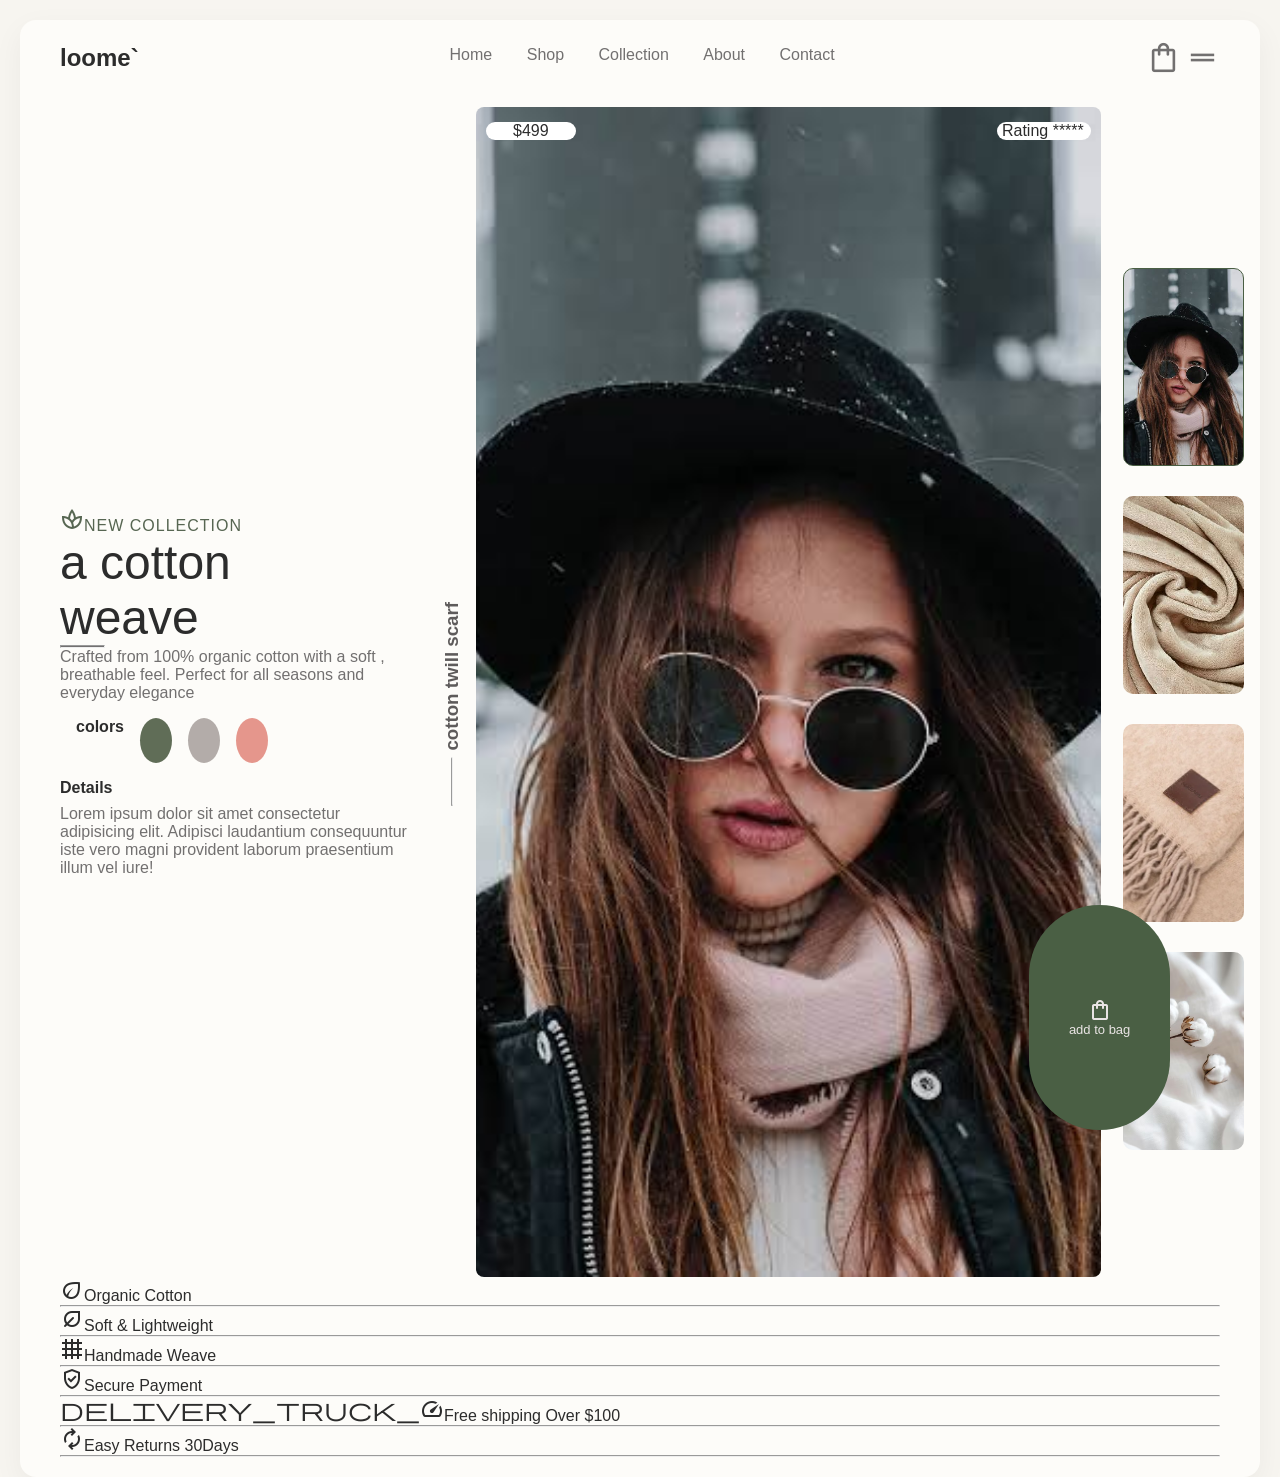
==== Assignment-One/Hard/index.html @ c8c35bfe "Successfully code header , hero section or main section with right content main image and right imag" ====
<!DOCTYPE html>
<html lang="en">

<head>
    <meta charset="UTF-8">
    <meta name="viewport" content="width=device-width, initial-scale=1.0">
    <title>AssignmentOne-Hard</title>
    <link rel="stylesheet" href="style.css">
    <link href="https://fonts.googleapis.com/css2?family=Material+Icons" rel="stylesheet">
    <link href="https://fonts.googleapis.com/css2?family=Material+Symbols+Outlined" rel="stylesheet">
</head>

<body>
    <div id="container">
        <div id="main">
            <header>
                <div class="brandName">
                    <h3>loome`</h3>
                </div>
                <nav>
                    <span>Home</span>
                    <span>Shop</span>
                    <span>Collection</span>
                    <span>About</span>
                    <span>Contact</span>
                </nav>
                <div>

                    <span class="material-symbols-outlined nav-icon">
                        shopping_bag
                    </span>
                    <span class="material-symbols-outlined nav-icon">
                        drag_handle
                    </span>
                </div>

            </header>

            <div id="hero">

                <div class="left-content">

                    <p class="collection"> <span class="material-symbols-outlined ">
                            spa
                        </span>NEW COLLECTION</p>
                    <h1>a cotton <br>weave</h1>
                    <hr>
                    <p>Crafted from 100% organic cotton with a soft , breathable feel. Perfect for all seasons and
                        everyday elegance</p>


                    <div class="colors">
                        <span>
                            <h4>colors</h4>
                        </span>
                        <div style="background-color: rgb(96, 109, 87); height: 5vh; width: 2.5vw; border-radius: 50%;">
                        </div>
                        <div
                            style="background-color: rgb(179, 172, 169); height: 5vh; width: 2.5vw; border-radius: 50%;">
                        </div>
                        <div
                            style="background-color: rgb(229, 150, 140); height: 5vh; width: 2.5vw; border-radius: 50%;">
                        </div>
                    </div>

                    <h4>
                        Details
                    </h4>
                    <p>Lorem ipsum dolor sit amet consectetur adipisicing elit. Adipisci laudantium consequuntur iste
                        vero magni provident laborum praesentium illum vel iure!</p>


                </div>
                <div class="main-container">

                    <div class="left">

                        <hr class="left-hr">
                        <h3>cotton twill scarf</h3>
                    </div>
                    <div class="main-image">
                        <div class="price-rate">
                        <p class="price">$499</p>
                        <p class="rating">Rating *****</p>
                        </div>
                        <div class="cart">
                        <span class="material-symbols-outlined">
                            shopping_bag 
                        </span>
                        <p> add to bag</p>
                        </div>
                    </div>
                </div>
                <div class="right-images">
                    <div class="images img1"></div>
                    <div class="images img2"></div>
                    <div class="images img3"></div>
                    <div class="images img4"></div>
                </div>

            </div>
           


            <div><span><span class="material-symbols-outlined">
                        eco
                    </span>Organic Cotton</span>
                <hr>
                <span><span class="material-symbols-outlined">
                        nest_eco_leaf
                    </span>Soft & Lightweight</span>
                <hr>
                <span><span class="material-symbols-outlined">
                        grid_4x4
                    </span>Handmade Weave</span>
                <hr>
            </div>
            <div><span><span class="material-symbols-outlined">
                        verified_user
                    </span>Secure Payment</span>
                <hr>
                <span> <span class="material-symbols-outlined">
                        delivery_truck_speed
                    </span>Free shipping Over $100</span>
                <hr>
                <span><span class="material-symbols-outlined">
                        autorenew
                    </span>Easy Returns 30Days</span>
                <hr>
            </div>



        </div>
    </div>
</body>

</html>
---- Assignment-One/Hard/style.css ----
* {
    padding: 0;
    margin: 0;
    box-sizing: border-box;
}

html,
body {
    height: 100%;
    width: 100%;
    font-family: 'Segoe UI', Tahoma, Geneva, Verdana, sans-serif;
    background-color: #f7f5f0;
    color: #2c2c2c;
}

#container {
    margin: 20px;
}

#main {
    background-color: #fdfcf9;
    padding: 20px 40px;
    border-radius: 16px;
    box-shadow: 0 10px 30px rgba(0, 0, 0, 0.05);
}

header {
    align-items: center;
    display: flex;
    justify-content: space-between;

}

.brandName h3 {
    font-size: x-large;
    font-weight: 700;
}

nav span {
    margin: 0 15px;
    color: #727070;
    cursor: pointer;
    position: relative;
    display: inline-block;
    padding-bottom: 5px;
}

nav span:hover {
    color: #2c2c2c;
    font-weight: 500;
}

nav span::after {
    content: "";
    position: absolute;
    left: 0;
    right: 0;
    bottom: 0;
    height: 2px;
    background-color: #2c2c2c;
    transition: width 0.3s ease;
    width: 0;
}

nav span:hover::after {
    width: 100%;
}

.nav-icon {
    font-family: 'Material Symbols Outlined';
    color: #727070;
    font-size: 35px !important;
    cursor: pointer;
    transition: color 0.3s ease;
    vertical-align: middle;

}

.nav-icon:hover {
    color: #2c2c2c;
    transform: scale(1.1)
}

#hero {
    margin-top: 2rem;
    display: grid;
    grid-template-columns: 30% 58% 12%;
    gap: 20px;
    align-items: center;
}

.left-content {

    .collection {
        color: rgb(87, 102, 82);
        letter-spacing: 1px;

    }

    h1 {
        font-weight: 500;
        font-size: 300%;
        gap: -9px;
    }

    hr {
        width: 13%;
        height: 2.4px;
        background-color: #727070;
    }

    p {
        color: #727070;
    }

    h4 {
        width: fit-content;
    }

    .colors {
        gap: 1rem;
        display: flex;
        margin: 1rem;
    }

    h4 {
        margin-bottom: 0.5rem;
    }


}

.main-container {
    display: flex;
    align-items: center;


    .left {
        writing-mode: vertical-lr;
        transform: rotate(180deg);
        display: flex;
        gap: 30px;
        align-items: center;
        color: #5e5b5b;

        .left-hr {
            align-items: center;
            gap: 6px;
            transform: rotate(90deg);
            width: 3rem;
        }
    }

    .main-image {
        border-radius: 8px;
        height: 130vh;
        width: 150vw;
        object-fit: cover;
        background-size: cover;
        background-image: url(./female.png);
        background-position: center;

        .price-rate {
            display: flex;
            justify-content: space-between;
        }


        .price {
            background-color: #fff;
            width: 7vw;
            border-radius: 10px;
            text-align: center;
            margin-top: 15px;
            margin-left: 10px;
        }

        .rating {
            background-color: #fff;
            width: fit-content;
            padding-right: 7px;
            padding-left: 5px;
            text-align: center;
            margin-top: 15px;
            margin-right: 10px;
            border-radius: 10px;
        }

        .cart {
            background-color: #4a5f44;
            color: rgb(233, 228, 228);
            height: 25vh;
            width: 11vw;
            border-radius: 100px;
            align-items: center;
            justify-content: center;
            flex-direction: column;
            display: flex;
            font-size: small;
            position: absolute;
            right: 110px;
            bottom:-230px;
        }

    }
}

.right-images {
    display: grid;    
    grid-template-rows: 25% 25% 25% 25%;
    gap: 15px;   
}
.images{
    height: 22vh;
    width: 9.5vw;
    gap: 2px;
    margin: 2px;
    border-radius: 10px;
  
}
.img1{
    background-color: #342222;
    background-image: url(./female.png);
    background-size:cover;
    background-position: center;
    object-fit: cover;
    border: solid 1px #4a5f44;
}
.img2{
    background-color: #342222;
    background-image: url(./cloth1.png);
    background-size:cover;
    background-position: center;
    object-fit: cover;
}
.img3{
    background-color: #342222;
    background-image: url(./cloth2.png);
    background-size:cover;
    background-position: center;
    object-fit: cover;
}
.img4{
    background-color: #342222;
    background-image: url(./cotton.png);
    background-size:cover;
    background-position: center;
    object-fit: cover;
}
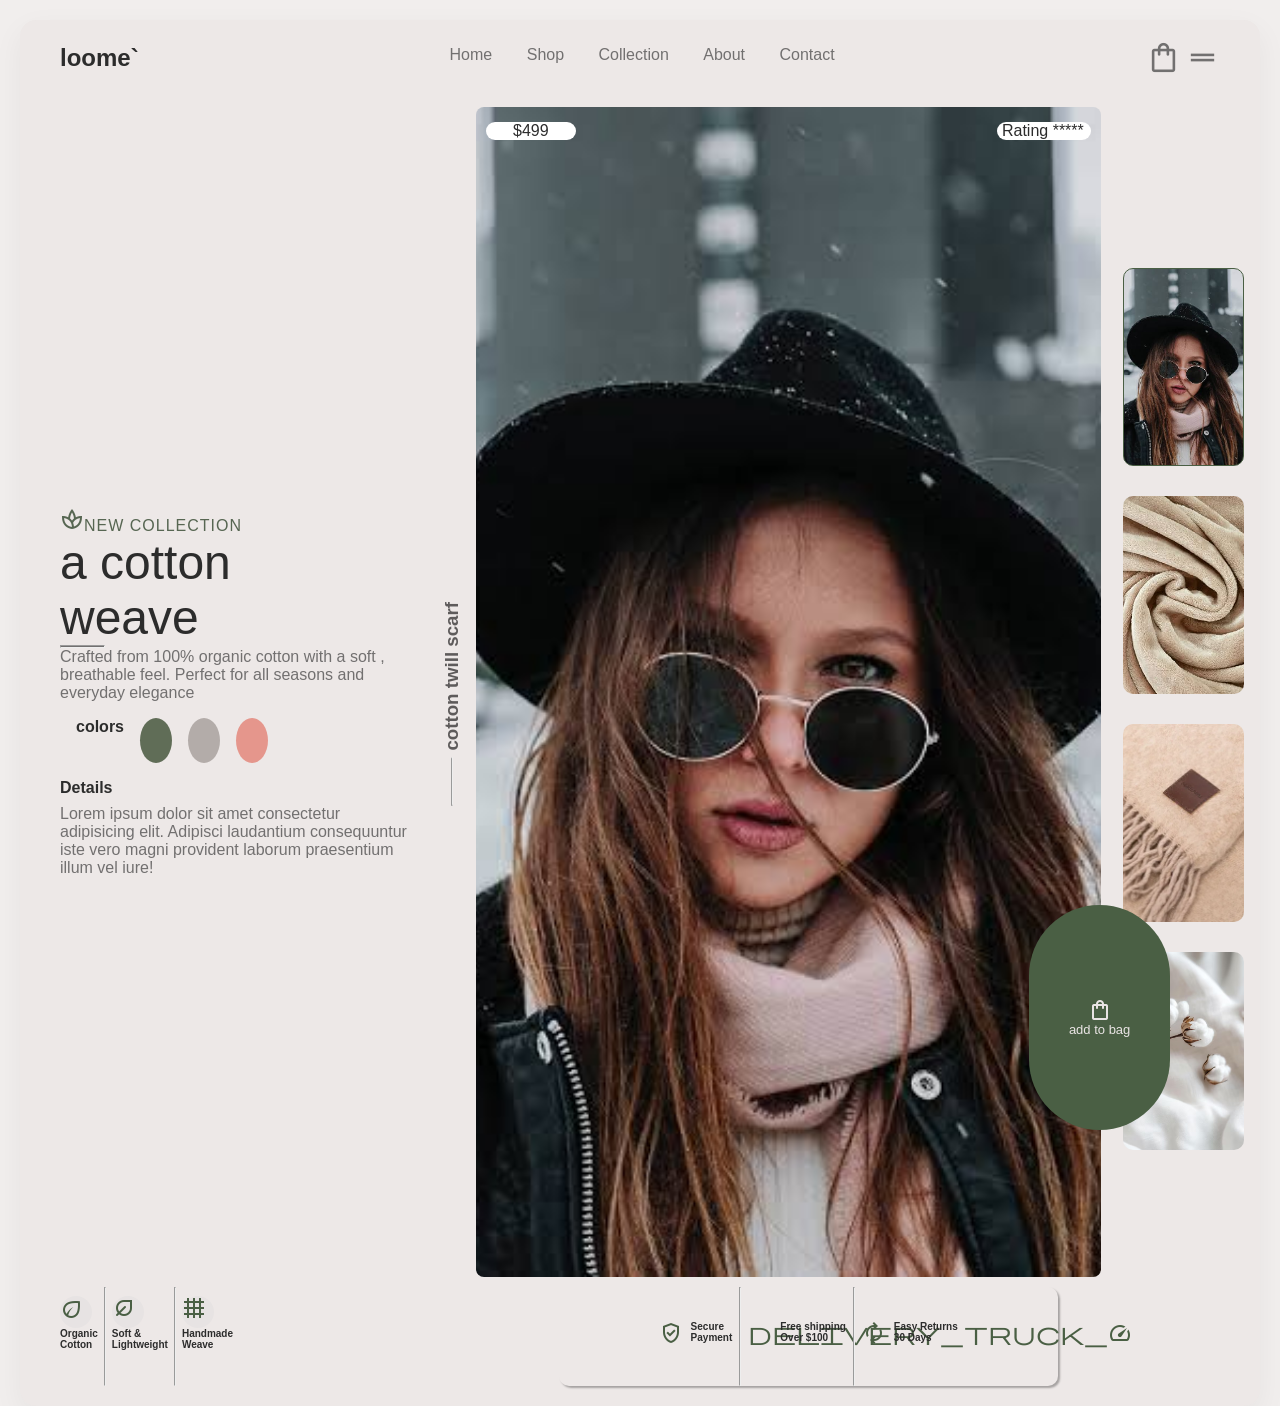
==== commit b4858bbf: "assignment one 3rd part which is categories as hard commpleted" ====
--- a/Assignment-One/Hard/index.html
+++ b/Assignment-One/Hard/index.html
@@ -80,14 +80,14 @@
                     </div>
                     <div class="main-image">
                         <div class="price-rate">
-                        <p class="price">$499</p>
-                        <p class="rating">Rating *****</p>
+                            <p class="price">$499</p>
+                            <p class="rating">Rating *****</p>
                         </div>
                         <div class="cart">
-                        <span class="material-symbols-outlined">
-                            shopping_bag 
-                        </span>
-                        <p> add to bag</p>
+                            <span class="material-symbols-outlined">
+                                shopping_bag
+                            </span>
+                            <p> add to bag</p>
                         </div>
                     </div>
                 </div>
@@ -99,34 +99,40 @@
                 </div>
 
             </div>
-           
 
 
-            <div><span><span class="material-symbols-outlined">
-                        eco
-                    </span>Organic Cotton</span>
-                <hr>
-                <span><span class="material-symbols-outlined">
-                        nest_eco_leaf
-                    </span>Soft & Lightweight</span>
-                <hr>
-                <span><span class="material-symbols-outlined">
-                        grid_4x4
-                    </span>Handmade Weave</span>
-                <hr>
-            </div>
-            <div><span><span class="material-symbols-outlined">
-                        verified_user
-                    </span>Secure Payment</span>
-                <hr>
-                <span> <span class="material-symbols-outlined">
-                        delivery_truck_speed
-                    </span>Free shipping Over $100</span>
-                <hr>
-                <span><span class="material-symbols-outlined">
-                        autorenew
-                    </span>Easy Returns 30Days</span>
-                <hr>
+            <div class="footer-container">
+
+                <div class="footer-left">
+                    <span><span class="material-symbols-outlined icon">
+                            eco
+                        </span><br>Organic <br>
+                         Cotton</span>
+                    <hr>
+                    <span><span class="material-symbols-outlined icon">
+                            nest_eco_leaf
+                        </span> <br> Soft & <br> Lightweight</span>
+                    <hr>
+                    <span><span class="material-symbols-outlined icon">
+                            grid_4x4
+                        </span> <br> Handmade  <br>Weave</span>
+
+                </div>
+                <div class="footer-right">
+                    <span><span class="material-symbols-outlined icons">
+                            verified_user
+                        </span>Secure <br>Payment</span>
+                        
+                    <hr>
+                    <span> <span class="material-symbols-outlined icons">
+                            delivery_truck_speed
+                        </span>Free shipping <br>Over $100</span>
+                    <hr>
+                    <span><span class="material-symbols-outlined icons">
+                            autorenew
+                        </span>Easy Returns <br> 30 Days</span>
+                </div>
+
             </div>
 
 
--- a/Assignment-One/Hard/style.css
+++ b/Assignment-One/Hard/style.css
@@ -9,7 +9,7 @@
     height: 100%;
     width: 100%;
     font-family: 'Segoe UI', Tahoma, Geneva, Verdana, sans-serif;
-    background-color: #f7f5f0;
+    background-color: #f1eeed;
     color: #2c2c2c;
 }
 
@@ -18,7 +18,7 @@
 }
 
 #main {
-    background-color: #fdfcf9;
+    background-color: #ede8e7;
     padding: 20px 40px;
     border-radius: 16px;
     box-shadow: 0 10px 30px rgba(0, 0, 0, 0.05);
@@ -246,4 +246,58 @@
     background-size:cover;
     background-position: center;
     object-fit: cover;
-}+}
+
+.footer-container{
+    /* display: flex; */
+    justify-content: space-between;
+    font-size: x-small;
+    font-weight: 600;
+    margin-top: 10px;
+    display: grid; grid-template-columns: 43% 43% 14%;
+
+}
+.footer-left{
+    width: 33%;
+    display: flex;
+    justify-content: space-evenly;
+    gap: 6px;
+    .icon{
+    height: 2rem;
+    width: 2rem;
+    border-radius: 100px;
+    background-color: #e7e3e3;
+    color: #4a5f44;
+    align-items: center;
+    margin-top: 9px;
+}
+   
+}
+.footer-right{
+    display: flex;
+    gap: 7px;
+    /* width: 50%; */
+    border-radius: 10px;
+    box-shadow: 2px 2px 2px rgba(0, 0, 0, 0.3);
+    align-items: center;
+    text-align: left;
+    justify-content: center;
+    span{
+        display: flex;
+        
+        /* align-items: center;  */
+
+    }
+    hr{
+        height: 11vh;
+        justify-content: center;
+    }
+    .icons{
+    height: 2rem;
+    width: 2rem;
+    border-radius: 100px;
+    color: #4a5f44;
+    /* align-items: center; */
+
+}
+}
